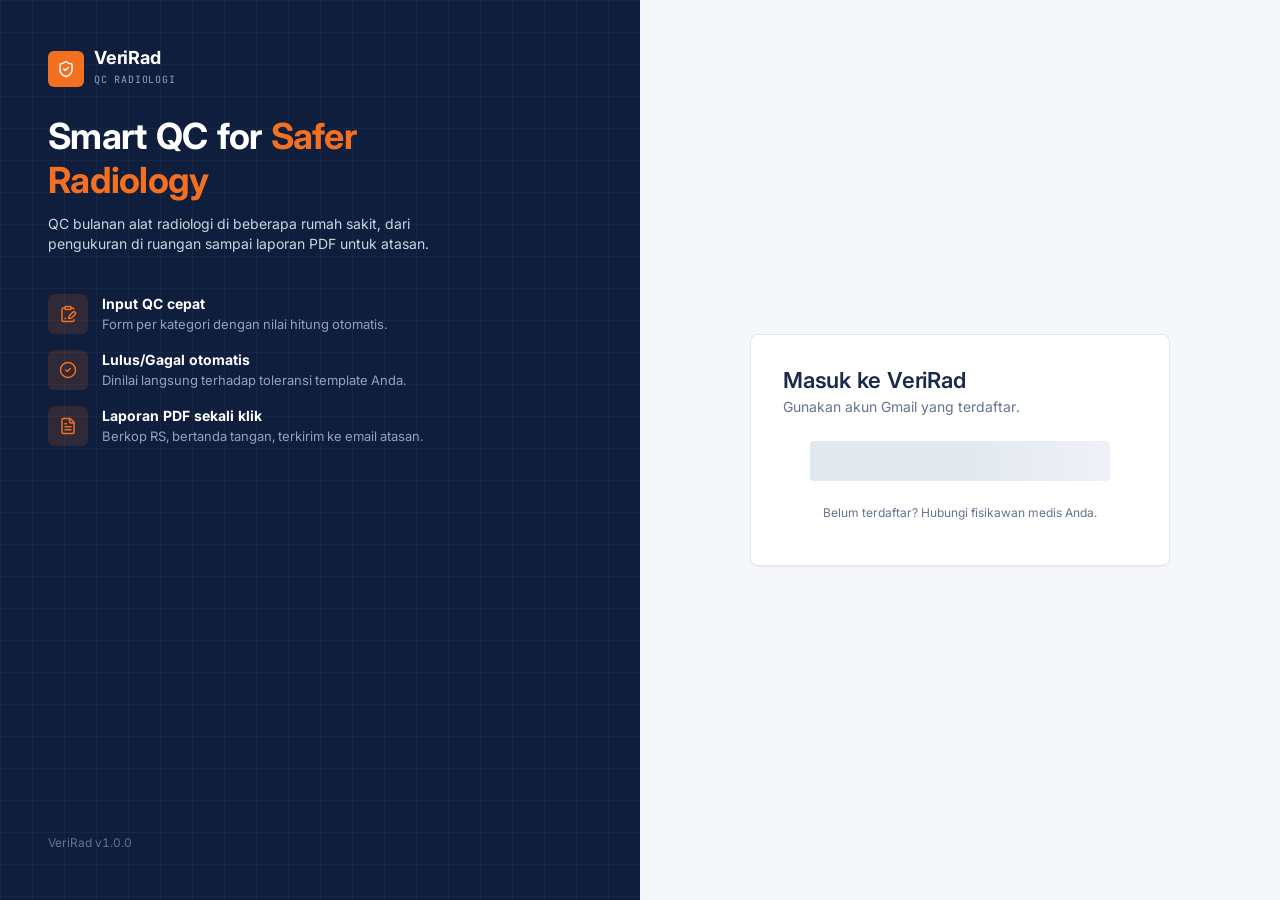
==== index.html @ ed6812bd "Upload pertama VeriRad" ====
<!DOCTYPE html>
<html lang="id">
<head>
  <meta charset="utf-8">
  <meta name="viewport" content="width=device-width, initial-scale=1">
  <title>VeriRad — Smart QC for Safer Radiology</title>
  <meta name="description" content="VeriRad: aplikasi QC bulanan alat radiologi untuk fisikawan medis.">
  <meta name="theme-color" content="#0F1E3D">
  <link rel="icon" href="data:image/svg+xml,%3Csvg xmlns='http://www.w3.org/2000/svg' viewBox='0 0 32 32'%3E%3Crect width='32' height='32' rx='6' fill='%23F37021'/%3E%3Cpath d='M9 16.5l4.5 4.5L23 11' stroke='white' stroke-width='3' fill='none' stroke-linecap='round' stroke-linejoin='round'/%3E%3C/svg%3E">
  <link rel="preconnect" href="https://script.google.com">
  <link rel="preconnect" href="https://script.googleusercontent.com" crossorigin>
  <link rel="preconnect" href="https://fonts.googleapis.com">
  <link rel="preconnect" href="https://fonts.gstatic.com" crossorigin>
  <link rel="stylesheet" href="https://fonts.googleapis.com/css2?family=Inter:wght@400;500;600;700&family=JetBrains+Mono:wght@400;500;600;700&display=swap">
  <link rel="stylesheet" href="css/style.css">
</head>
<body>
  <div id="app"><div class="boot-load">Memuat VeriRad…</div></div>
  <div id="toasts" role="status" aria-live="polite"></div>
  <noscript><p style="padding:24px">VeriRad membutuhkan JavaScript. Aktifkan JavaScript di browser Anda.</p></noscript>

  <script src="js/config.js" defer></script>
  <script src="js/icons.js" defer></script>
  <script src="js/bersama.js" defer></script>
  <script src="js/core.js" defer></script>
  <script src="js/demo.js" defer></script>
  <script src="js/hal-dasbor.js" defer></script>
  <script src="js/hal-input.js" defer></script>
  <script src="js/hal-riwayat.js" defer></script>
  <script src="js/hal-laporan.js" defer></script>
  <script src="js/hal-kelola.js" defer></script>
  <script src="js/hal-template.js" defer></script>
  <script src="js/hal-pengaturan.js" defer></script>
  <script src="js/app.js" defer></script>
</body>
</html>
---- css/style.css ----
/* =====================================================================
 * VeriRad — Clinical Precision & Diagnostic Assurance (DESIGN.md)
 * Navy #0F1E3D · Orange #F37021 · Putih · status klinis hijau/merah
 * ===================================================================== */
:root {
  --navy-900: #0F1E3D; --navy-800: #16284D; --navy-700: #1B2A4A; --navy-500: #4F5E81;
  --orange: #F37021; --orange-hover: #D95F14; --orange-text: #C2410C; --orange-wash: #FFF1E8;
  --canvas: #F5F7FA; --surface: #FFFFFF; --border: #E3E8EF; --border-strong: #CBD5E1;
  --text: #0F172A; --muted: #64748B; --faint: #94A3B8; --head: #F8FAFC;
  --pass-bg: #DCFCE7; --pass: #15803D; --fail-bg: #FEE2E2; --fail: #B91C1C;
  --pend-bg: #F1F5F9; --pend: #475569; --na: #64748B;
  --info-bg: #EFF4FF; --info: #1B2A4A;
  --r-sm: 4px; --r-md: 6px; --r-lg: 8px;
  --sh-1: 0 1px 3px 0 rgba(15, 23, 42, .03), 0 1px 2px -1px rgba(15, 23, 42, .03);
  --sh-2: 0 10px 15px -3px rgba(15, 30, 61, .08), 0 4px 6px -4px rgba(15, 30, 61, .04);
  --sh-3: 0 20px 25px -5px rgba(15, 30, 61, .15), 0 8px 10px -6px rgba(15, 30, 61, .08);
  --sans: 'Inter', system-ui, -apple-system, 'Segoe UI', Roboto, sans-serif;
  --mono: 'JetBrains Mono', ui-monospace, 'SFMono-Regular', Menlo, Consolas, monospace;
  --sidebar: 256px; --topbar: 64px;
}
*, *::before, *::after { box-sizing: border-box; }
html, body { margin: 0; height: 100%; }
body { font-family: var(--sans); font-size: 14px; line-height: 20px; color: var(--text); background: var(--canvas); -webkit-font-smoothing: antialiased; font-feature-settings: 'tnum' 1; }
button, input, select, textarea { font: inherit; color: inherit; }
a { color: var(--orange-text); text-decoration: none; }
a:hover { text-decoration: underline; }
h1, h2, h3, h4 { margin: 0; color: var(--navy-700); }
h1 { font-size: 24px; line-height: 32px; font-weight: 700; letter-spacing: -.015em; }
h2 { font-size: 18px; line-height: 26px; font-weight: 600; letter-spacing: -.01em; }
h3 { font-size: 16px; line-height: 24px; font-weight: 600; }
.mono { font-family: var(--mono); }
.muted { color: var(--muted); }
.small { font-size: 12px; line-height: 18px; }
.hidden { display: none !important; }
.sr-only { position: absolute; width: 1px; height: 1px; overflow: hidden; clip: rect(0 0 0 0); white-space: nowrap; }
svg.i { width: 18px; height: 18px; flex: none; vertical-align: middle; }
:focus-visible { outline: 2px solid var(--orange); outline-offset: 2px; }

/* ---------- Tombol ---------- */
.btn { display: inline-flex; align-items: center; justify-content: center; gap: 8px; height: 38px; padding: 0 14px; border-radius: var(--r-sm);
  border: 1px solid var(--border); background: var(--surface); color: var(--navy-700); font-weight: 600; font-size: 14px; cursor: pointer; white-space: nowrap; transition: background .15s, border-color .15s; }
.btn:hover { background: var(--canvas); border-color: var(--border-strong); text-decoration: none; }
.btn:disabled { opacity: .5; cursor: not-allowed; }
.btn-primary { background: var(--orange); border-color: var(--orange); color: #fff; }
.btn-primary:hover { background: var(--orange-hover); border-color: var(--orange-hover); }
.btn-danger { color: var(--fail); border-color: var(--fail-bg); }
.btn-danger:hover { background: var(--fail-bg); border-color: #FCA5A5; }
.btn-ghost { border-color: transparent; background: transparent; }
.btn-ghost:hover { background: var(--canvas); border-color: transparent; }
.btn-dashed { border-style: dashed; border-color: var(--orange); color: var(--orange-text); background: transparent; }
.btn-dashed:hover { background: var(--orange-wash); }
.btn-sm { height: 30px; padding: 0 10px; font-size: 13px; }
.btn-icon { width: 38px; padding: 0; }
.btn-sm.btn-icon { width: 30px; }
.btn-block { width: 100%; }
.btn-on-dark { background: transparent; color: #fff; border-color: rgba(255, 255, 255, .35); }
.btn-on-dark:hover { background: rgba(255, 255, 255, .08); border-color: #fff; }
.spin { animation: spin 1s linear infinite; }
@keyframes spin { to { transform: rotate(360deg); } }

/* ---------- Form ---------- */
.field { display: flex; flex-direction: column; gap: 6px; min-width: 0; }
.field > label, .lbl { font-size: 12px; line-height: 16px; font-weight: 500; color: var(--muted); }
.field .req { color: var(--fail); }
.input, select.input, textarea.input { height: 38px; width: 100%; padding: 8px 12px; border: 1px solid var(--border); border-radius: var(--r-sm); background: var(--surface); font-size: 14px; }
textarea.input { height: auto; min-height: 96px; resize: vertical; line-height: 20px; }
.input::placeholder { color: var(--faint); }
.input:focus { outline: none; border-color: var(--orange); box-shadow: 0 0 0 1px var(--orange); }
.input[readonly] { background: var(--head); }
.input.is-error { border-color: var(--fail); box-shadow: 0 0 0 1px var(--fail); }
.err-msg { color: var(--fail); font-size: 12px; line-height: 16px; display: flex; gap: 4px; align-items: center; }
.hint { font-size: 12px; color: var(--muted); line-height: 16px; }
.grid-2 { display: grid; grid-template-columns: 1fr 1fr; gap: 16px; }
.grid-3 { display: grid; grid-template-columns: repeat(3, 1fr); gap: 16px; }
.span-2 { grid-column: span 2; }
.check { display: flex; align-items: flex-start; gap: 10px; cursor: pointer; font-size: 14px; }
.check input { width: 16px; height: 16px; margin: 2px 0 0; accent-color: var(--orange); flex: none; }
.measure { display: flex; align-items: stretch; }
.measure .input { border-radius: var(--r-sm) 0 0 var(--r-sm); text-align: right; font-family: var(--mono); }
.measure .unit { display: flex; align-items: center; padding: 0 10px; border: 1px solid var(--border); border-left: 0; border-radius: 0 var(--r-sm) var(--r-sm) 0; background: var(--head);
  font-family: var(--mono); font-size: 12px; color: var(--muted); min-width: 44px; justify-content: center; }
.measure.auto .input { background: var(--info-bg); border-color: #D3E4FE; color: var(--navy-700); font-weight: 600; }
.seg { display: inline-flex; border: 1px solid var(--border); border-radius: var(--r-sm); overflow: hidden; flex-wrap: wrap; }
.seg button { border: 0; background: var(--surface); padding: 8px 12px; cursor: pointer; font-size: 13px; font-weight: 500; border-right: 1px solid var(--border); }
.seg button:last-child { border-right: 0; }
.seg button[aria-pressed="true"] { background: var(--navy-700); color: #fff; }
.switch { position: relative; display: inline-flex; align-items: center; gap: 8px; cursor: pointer; font-size: 12px; color: var(--muted); user-select: none; }
.switch input { position: absolute; opacity: 0; }
.switch .trk { width: 32px; height: 18px; border-radius: 9px; background: var(--border-strong); position: relative; transition: background .15s; flex: none; }
.switch .trk::after { content: ''; position: absolute; top: 2px; left: 2px; width: 14px; height: 14px; border-radius: 50%; background: #fff; transition: left .15s; }
.switch input:checked + .trk { background: var(--orange); }
.switch input:checked + .trk::after { left: 16px; }
.switch input:focus-visible + .trk { outline: 2px solid var(--orange); outline-offset: 2px; }

/* ---------- Badge status ---------- */
.badge { display: inline-flex; align-items: center; gap: 4px; padding: 2px 8px; border-radius: 9999px; font-family: var(--mono); font-size: 11px; line-height: 16px; font-weight: 600;
  letter-spacing: .02em; text-transform: uppercase; white-space: nowrap; border: 1px solid transparent; }
.badge::before { font-size: 8px; }
.b-lulus { background: var(--pass-bg); color: var(--pass); }
.b-lulus::before { content: '●'; }
.b-gagal { background: var(--fail-bg); color: var(--fail); }
.b-gagal::before { content: '■'; }
.b-belum { background: var(--pend-bg); color: var(--pend); border: 1px dashed #94A3B8; }
.b-belum::before { content: '○'; }
.b-na { background: transparent; color: var(--na); border: 1px dotted var(--border-strong); }
.b-na::before { content: '◇'; }
.b-draf { background: var(--orange-wash); color: var(--orange-text); }
.b-draf::before { content: '✎'; }
.b-info { background: var(--info-bg); color: var(--info); }
.b-info::before { content: ''; }
.b-none { color: var(--faint); font-family: var(--mono); font-size: 12px; }
.tag { display: inline-flex; align-items: center; padding: 1px 8px; border-radius: var(--r-sm); background: var(--navy-700); color: #fff; font-family: var(--mono); font-size: 12px; font-weight: 600; }
.tag-soft { background: var(--canvas); color: var(--navy-700); border: 1px solid var(--border); }
.chip { display: inline-flex; align-items: center; gap: 6px; height: 30px; padding: 0 12px; border-radius: 9999px; border: 1px solid var(--border); background: var(--surface);
  font-size: 13px; font-weight: 500; cursor: pointer; color: var(--navy-700); }
.chip[aria-pressed="true"] { background: var(--orange); border-color: var(--orange); color: #fff; }
.chip .n { font-family: var(--mono); font-size: 11px; opacity: .8; }

/* ---------- Kartu ---------- */
.card { background: var(--surface); border: 1px solid var(--border); border-radius: var(--r-lg); box-shadow: var(--sh-1); }
.card-h { display: flex; align-items: center; justify-content: space-between; gap: 12px; padding: 16px 20px; border-bottom: 1px solid var(--border); flex-wrap: wrap; }
.card-h h2, .card-h h3 { display: flex; align-items: center; gap: 8px; }
.card-b { padding: 20px; }
.card-f { padding: 12px 20px; border-top: 1px solid var(--border); display: flex; gap: 8px; justify-content: flex-end; flex-wrap: wrap; }
.card-dark { background: var(--navy-900); border-color: var(--navy-900); color: #fff; }
.card-dark h2, .card-dark h3 { color: #fff; }
.card-dark .muted { color: #94A3B8; }
.kpi { padding: 16px; display: flex; flex-direction: column; gap: 6px; position: relative; }
.kpi .ico { position: absolute; top: 16px; right: 16px; width: 36px; height: 36px; border-radius: var(--r-md); background: var(--orange-wash); color: var(--orange); display: grid; place-items: center; }
.kpi .lbl { font-size: 12px; font-weight: 500; color: var(--muted); text-transform: uppercase; letter-spacing: .04em; }
.kpi .val { font-family: var(--mono); font-size: 28px; line-height: 36px; font-weight: 700; color: var(--navy-700); letter-spacing: -.03em; }
.kpi .val small { font-size: 16px; color: var(--muted); font-weight: 500; }
.kpi .sub { font-size: 12px; color: var(--muted); display: flex; align-items: center; gap: 6px; }
.kpi.is-fail { border-top: 3px solid var(--fail); }
.kpi.is-fail .ico { background: var(--fail-bg); color: var(--fail); }
.kpi.is-fail .val { color: var(--fail); }
.banner { display: flex; align-items: center; gap: 12px; padding: 12px 16px; border-radius: var(--r-lg); border: 1px solid var(--border); background: var(--surface); flex-wrap: wrap; }
.banner .t { flex: 1; min-width: 200px; }
.banner-dark { background: var(--navy-900); border-color: var(--navy-900); color: #fff; }
.banner-dark .muted { color: #94A3B8; }
.banner-warn { background: var(--orange-wash); border-color: #FED7AA; }
.banner-fail { background: #FEF2F2; border-color: #FECACA; }
.banner-info { background: var(--info-bg); border-color: #D3E4FE; }
.empty { text-align: center; padding: 40px 20px; color: var(--muted); }
.empty svg.art { width: 120px; height: 80px; color: var(--border-strong); margin-bottom: 12px; }
.empty h3 { margin-bottom: 4px; }
.empty p { margin: 0 0 16px; }

/* ---------- Tabel ---------- */
.tbl-wrap { overflow-x: auto; -webkit-overflow-scrolling: touch; }
table.tbl { width: 100%; border-collapse: collapse; }
.tbl th { background: var(--head); border-bottom: 1px solid var(--border); text-align: left; font-size: 12px; font-weight: 600; color: var(--muted); text-transform: uppercase;
  letter-spacing: .05em; padding: 10px 12px; white-space: nowrap; }
.tbl td { border-bottom: 1px solid var(--border); padding: 10px 12px; vertical-align: middle; font-size: 14px; }
.tbl td.num, .tbl td.m { font-family: var(--mono); font-size: 13px; }
.tbl td.num { text-align: right; }
.tbl td.c, .tbl th.c { text-align: center; }
.tbl tbody tr { transition: background .15s ease-in-out; }
.tbl tbody tr:hover { background: var(--head); }
.tbl tr.is-fail td:first-child { box-shadow: inset 3px 0 0 var(--fail); }
.tbl tr.is-fail { background: #FFFBFB; }
.tbl tr.is-sel { background: var(--orange-wash); }
.tbl .sub { display: block; font-size: 12px; color: var(--muted); line-height: 16px; }
.tbl-foot { display: flex; justify-content: space-between; align-items: center; padding: 10px 16px; color: var(--muted); font-size: 12px; gap: 8px; flex-wrap: wrap; }

/* ---------- Layout aplikasi ---------- */
#app { min-height: 100%; }
.shell { display: grid; grid-template-columns: var(--sidebar) 1fr; min-height: 100vh; }
.sidebar { background: var(--navy-900); color: #fff; display: flex; flex-direction: column; position: sticky; top: 0; height: 100vh; overflow-y: auto; z-index: 40; }
.brand { display: flex; align-items: center; gap: 10px; padding: 18px 20px; border-bottom: 1px solid rgba(255, 255, 255, .08); }
.brand .logo { width: 36px; height: 36px; border-radius: var(--r-md); background: var(--orange); display: grid; place-items: center; color: #fff; }
.brand b { font-size: 18px; letter-spacing: -.01em; display: block; line-height: 20px; }
.brand span { font-size: 10px; color: #94A3B8; letter-spacing: .08em; text-transform: uppercase; font-family: var(--mono); }
.nav { padding: 12px 10px; display: flex; flex-direction: column; gap: 2px; flex: 1; }
.nav .grp { font-family: var(--mono); font-size: 10px; letter-spacing: .1em; color: #64748B; padding: 12px 14px 6px; text-transform: uppercase; }
.nav a { display: flex; align-items: center; gap: 12px; padding: 10px 14px; border-radius: var(--r-sm); color: #94A3B8; font-weight: 500; text-decoration: none; position: relative; }
.nav a:hover { background: rgba(255, 255, 255, .05); color: #fff; }
.nav a[aria-current="page"] { background: rgba(243, 112, 33, .12); color: #fff; }
.nav a[aria-current="page"]::before { content: ''; position: absolute; left: 0; top: 6px; bottom: 6px; width: 3px; border-radius: 2px; background: var(--orange); }
.nav a[aria-current="page"] svg { color: var(--orange); }
.nav .cnt { margin-left: auto; min-width: 20px; height: 20px; border-radius: 10px; background: var(--orange); color: #fff; font-family: var(--mono); font-size: 11px; display: grid; place-items: center; padding: 0 6px; }
.side-foot { padding: 12px; border-top: 1px solid rgba(255, 255, 255, .08); }
.side-card { border: 1px solid rgba(255, 255, 255, .1); border-radius: var(--r-lg); padding: 12px; font-size: 12px; color: #CBD5E1; background: var(--navy-800); margin-bottom: 10px; }
.side-card b { color: #fff; display: flex; align-items: center; gap: 6px; font-size: 12px; margin-bottom: 4px; }
.user-box { display: flex; align-items: center; gap: 10px; padding: 8px; border-radius: var(--r-lg); }
.avatar { width: 36px; height: 36px; border-radius: 50%; background: var(--orange); color: #fff; display: grid; place-items: center; font-weight: 700; font-size: 13px; flex: none; overflow: hidden; }
.avatar img { width: 100%; height: 100%; object-fit: cover; }
.user-box .nm { font-weight: 600; font-size: 13px; color: #fff; line-height: 16px; overflow: hidden; text-overflow: ellipsis; white-space: nowrap; }
.user-box .rl { font-size: 11px; color: #94A3B8; }
.main { min-width: 0; display: flex; flex-direction: column; }
.topbar { height: var(--topbar); background: var(--surface); border-bottom: 1px solid var(--border); display: flex; align-items: center; gap: 12px; padding: 0 24px; position: sticky; top: 0; z-index: 30; }
.topbar .crumb { display: flex; align-items: center; gap: 6px; font-size: 13px; color: var(--muted); min-width: 0; }
.topbar .crumb b { color: var(--navy-700); font-weight: 600; white-space: nowrap; overflow: hidden; text-overflow: ellipsis; }
.topbar .sp { flex: 1; }
.topbar select.input { width: auto; height: 34px; font-size: 13px; padding: 4px 10px; }
.pill { display: inline-flex; align-items: center; gap: 6px; height: 30px; padding: 0 12px; border-radius: 9999px; background: var(--canvas); border: 1px solid var(--border); font-size: 12px; color: var(--muted); white-space: nowrap; }
.pill .dot { width: 8px; height: 8px; border-radius: 50%; background: var(--pass); }
.pill.off .dot { background: var(--fail); }
.pill.wait .dot { background: var(--orange); }
.burger { display: none; }
.content { padding: 24px; display: flex; flex-direction: column; gap: 20px; max-width: 1480px; width: 100%; }
.page-h { display: flex; align-items: flex-end; justify-content: space-between; gap: 16px; flex-wrap: wrap; }
.page-h p { margin: 4px 0 0; color: var(--muted); }
.page-h .act { display: flex; gap: 8px; flex-wrap: wrap; }
.row { display: grid; gap: 20px; }
.r-kpi { grid-template-columns: repeat(4, minmax(0, 1fr)); }
.r-2-1 { grid-template-columns: minmax(0, 2fr) minmax(0, 1fr); }
.r-1-2 { grid-template-columns: minmax(280px, 1fr) minmax(0, 2fr); }
.r-1-1 { grid-template-columns: minmax(0, 1fr) minmax(0, 1fr); }
.r-3 { grid-template-columns: minmax(0, 1.6fr) minmax(0, 1fr) minmax(0, 1fr); }
.stack { display: flex; flex-direction: column; gap: 16px; }
.hstack { display: flex; align-items: center; gap: 8px; flex-wrap: wrap; }
.between { justify-content: space-between; }
.filters { display: flex; gap: 10px; flex-wrap: wrap; align-items: flex-end; }
.filters .field { min-width: 160px; }
.list { display: flex; flex-direction: column; }
.list-item { display: flex; gap: 12px; padding: 12px 20px; border-bottom: 1px solid var(--border); align-items: flex-start; }
.list-item:last-child { border-bottom: 0; }
.list-item .grow { flex: 1; min-width: 0; }
.list-item .tm { font-family: var(--mono); font-size: 11px; color: var(--muted); white-space: nowrap; }
.legend { display: flex; flex-direction: column; gap: 8px; }
.legend .li { display: flex; align-items: center; gap: 10px; font-size: 13px; }
.legend .sw { width: 10px; height: 10px; border-radius: 2px; flex: none; }
.legend .li b { margin-left: auto; font-family: var(--mono); }
.progress { height: 6px; border-radius: 3px; background: rgba(255, 255, 255, .15); overflow: hidden; }
.progress > i { display: block; height: 100%; background: var(--orange); border-radius: 3px; }
.progress.light { background: var(--border); }
.strip { display: grid; grid-template-columns: repeat(4, 1fr); }
.strip > div { display: flex; gap: 12px; padding: 16px 20px; border-right: 1px solid var(--border); }
.strip > div:last-child { border-right: 0; }
.strip .ico { width: 40px; height: 40px; border-radius: var(--r-md); border: 1px solid var(--border); display: grid; place-items: center; color: var(--orange); flex: none; }
.strip b { display: block; font-size: 13px; color: var(--navy-700); }
.strip span { font-size: 12px; color: var(--muted); line-height: 16px; }

/* ---------- Input QC ---------- */
.stepper { display: flex; gap: 8px; flex-wrap: wrap; }
.stepper .st { display: flex; align-items: center; gap: 10px; padding: 8px 14px; border-radius: var(--r-sm); border: 1px solid var(--border); background: var(--surface); font-size: 13px; color: var(--muted); }
.stepper .st b { width: 22px; height: 22px; border-radius: 50%; display: grid; place-items: center; background: var(--canvas); font-family: var(--mono); font-size: 11px; color: var(--muted); }
.stepper .st.on { border-color: var(--navy-700); background: var(--navy-700); color: #fff; }
.stepper .st.on b { background: var(--orange); color: #fff; }
.stepper .st.done b { background: var(--pass); color: #fff; }
.rs-cards { display: grid; grid-template-columns: repeat(auto-fill, minmax(240px, 1fr)); gap: 12px; }
.rs-card { text-align: left; padding: 14px 16px; border: 1px solid var(--border); border-radius: var(--r-lg); background: var(--surface); cursor: pointer; display: flex; flex-direction: column; gap: 8px; }
.rs-card:hover { border-color: var(--border-strong); }
.rs-card[aria-pressed="true"] { border: 2px solid var(--orange); padding: 13px 15px; box-shadow: var(--sh-2); }
.rs-card .nm { font-weight: 600; color: var(--navy-700); }
.dev-grid { display: grid; grid-template-columns: repeat(auto-fill, minmax(290px, 1fr)); gap: 16px; }
.dev { display: flex; flex-direction: column; }
.dev .hd { display: flex; align-items: center; gap: 8px; padding: 14px 16px 0; flex-wrap: wrap; }
.dev .hd .sp { flex: 1; }
.dev .bd { padding: 10px 16px 14px; flex: 1; }
.dev .bd h3 { margin-bottom: 2px; }
.kv { display: grid; grid-template-columns: auto 1fr; gap: 4px 12px; margin-top: 10px; padding: 10px 12px; background: var(--head); border: 1px solid var(--border); border-radius: var(--r-sm); font-size: 12px; }
.kv dt { color: var(--muted); }
.kv dd { margin: 0; text-align: right; font-family: var(--mono); color: var(--text); overflow: hidden; text-overflow: ellipsis; white-space: nowrap; }
.dev .ft { display: flex; justify-content: space-between; align-items: center; gap: 8px; padding: 10px 16px; border-top: 1px solid var(--border); background: var(--head); border-radius: 0 0 var(--r-lg) var(--r-lg); }
.dev.is-draft { border: 2px solid var(--orange); }
.dev.is-fail { border-top: 3px solid var(--fail); }
.dev.add { border: 1px dashed var(--border-strong); background: transparent; box-shadow: none; align-items: center; justify-content: center; text-align: center; padding: 24px; gap: 8px; color: var(--muted); min-height: 220px; }
.cats { display: flex; gap: 4px; margin-top: 8px; }
.cats i { font-style: normal; font-family: var(--mono); font-size: 10px; width: 22px; height: 22px; border-radius: 4px; display: grid; place-items: center; background: var(--pend-bg); color: var(--pend); }
.cats i.lulus { background: var(--pass-bg); color: var(--pass); }
.cats i.gagal { background: var(--fail-bg); color: var(--fail); }
.cats i.na { background: transparent; border: 1px dotted var(--border-strong); color: var(--na); }
.cats i.none { opacity: .35; }
.qc-head { display: flex; flex-wrap: wrap; gap: 16px; justify-content: space-between; }
.meta { display: grid; grid-template-columns: repeat(auto-fit, minmax(140px, 1fr)); gap: 8px; flex: 1; min-width: 280px; }
.meta > div { padding: 8px 12px; border: 1px solid var(--border); border-radius: var(--r-sm); background: var(--head); min-width: 0; }
.meta .k { font-size: 10px; text-transform: uppercase; letter-spacing: .06em; color: var(--muted); font-family: var(--mono); }
.meta .v { font-weight: 600; font-size: 13px; overflow: hidden; text-overflow: ellipsis; white-space: nowrap; }
.tabs { display: flex; gap: 4px; border-bottom: 1px solid var(--border); overflow-x: auto; scrollbar-width: none; }
.tabs::-webkit-scrollbar { display: none; }
.tabs button { border: 0; background: transparent; padding: 12px 14px; cursor: pointer; display: flex; align-items: center; gap: 8px; color: var(--muted); font-weight: 500;
  border-bottom: 3px solid transparent; margin-bottom: -1px; white-space: nowrap; font-size: 14px; }
.tabs button:hover { color: var(--navy-700); }
.tabs button[aria-selected="true"] { color: var(--navy-700); font-weight: 600; border-bottom-color: var(--orange); }
.tabs .cnt { font-family: var(--mono); font-size: 11px; padding: 1px 6px; border-radius: 9999px; background: var(--canvas); color: var(--muted); }
.tabs .cnt.ok { background: var(--pass-bg); color: var(--pass); }
.tabs .cnt.bad { background: var(--fail-bg); color: var(--fail); }
.qc-layout { display: grid; grid-template-columns: minmax(0, 1fr) 320px; gap: 20px; align-items: start; }
.qc-side { position: sticky; top: calc(var(--topbar) + 16px); display: flex; flex-direction: column; gap: 16px; }
.grp-card .card-h { padding: 12px 16px; background: var(--head); border-radius: var(--r-lg) var(--r-lg) 0 0; }
.grp-card .card-h h3 { font-size: 14px; }
.prm { display: grid; grid-template-columns: minmax(0, 1.4fr) minmax(170px, 1fr) minmax(110px, auto) auto; gap: 12px; align-items: center; padding: 12px 16px; border-bottom: 1px solid var(--border); }
.prm:last-child { border-bottom: 0; }
.prm.is-data { background: #FCFDFE; }
.prm.is-data .nm { font-weight: 500; }
.prm .nm { font-weight: 600; font-size: 14px; color: var(--text); }
.prm .cd { font-family: var(--mono); font-size: 11px; color: var(--faint); }
.prm .tol { font-family: var(--mono); font-size: 12px; color: var(--muted); }
.prm .ket { font-size: 12px; color: var(--orange-text); margin-top: 2px; line-height: 16px; }
.prm .ctl { min-width: 0; }
.prm .st { display: flex; flex-direction: column; align-items: flex-end; gap: 4px; }
.prm .na-row { grid-column: 1 / -1; display: flex; gap: 8px; align-items: center; }
.prm.is-gagal { background: #FFFBFB; box-shadow: inset 3px 0 0 var(--fail); }
.prm.is-na { background: #FAFBFC; }
.gauge { position: relative; height: 6px; border-radius: 3px; background: #E2E8F0; margin-top: 6px; }
.gauge .ok { position: absolute; top: 0; bottom: 0; background: var(--pass-bg); border-left: 1px solid #86EFAC; border-right: 1px solid #86EFAC; }
.gauge .pt { position: absolute; top: -4px; width: 4px; height: 14px; border-radius: 2px; background: var(--navy-900); transform: translateX(-2px); }
.gauge .pt.bad { background: var(--fail); }
.sticky-bar { position: sticky; bottom: 0; z-index: 20; background: var(--surface); border: 1px solid var(--border); border-radius: var(--r-lg); box-shadow: var(--sh-2);
  padding: 10px 14px; display: flex; gap: 8px; align-items: center; flex-wrap: wrap; }
.sticky-bar .sp { flex: 1; }
.stat-cells { display: grid; grid-template-columns: repeat(4, 1fr); gap: 12px; }
.stat-cells > div { border: 1px solid var(--border); border-radius: var(--r-md); padding: 12px; background: var(--surface); }
.stat-cells .k { font-size: 11px; color: var(--muted); text-transform: uppercase; letter-spacing: .05em; }
.stat-cells .v { font-family: var(--mono); font-size: 24px; font-weight: 700; color: var(--navy-700); }
.stat-cells .lulus .v { color: var(--pass); }
.stat-cells .gagal .v { color: var(--fail); }
.finding { display: grid; grid-template-columns: 1fr auto auto; gap: 16px; align-items: center; padding: 12px 16px; border: 1px solid #FECACA; background: #FEF2F2; border-radius: var(--r-md); }
.finding .big { font-family: var(--mono); font-size: 20px; font-weight: 700; color: var(--fail); }
.verdict { display: flex; gap: 14px; align-items: center; padding: 16px 20px; }
.verdict .ic { width: 44px; height: 44px; border-radius: var(--r-md); display: grid; place-items: center; flex: none; }
.verdict.ok .ic { background: var(--pass-bg); color: var(--pass); }
.verdict.bad .ic { background: var(--fail-bg); color: var(--fail); }
.verdict.wait .ic { background: var(--pend-bg); color: var(--pend); }
.dropzone { border: 2px dashed var(--border-strong); border-radius: var(--r-lg); background: var(--head); padding: 16px; text-align: center; cursor: pointer; color: var(--muted); font-size: 13px; display: block; }
.dropzone:hover, .dropzone.over { border-color: var(--orange); background: var(--orange-wash); }
.file-row { display: flex; align-items: center; gap: 10px; padding: 8px 10px; border: 1px solid var(--border); border-radius: var(--r-sm); font-size: 12px; }
.file-row .grow { flex: 1; min-width: 0; overflow: hidden; text-overflow: ellipsis; white-space: nowrap; }

/* ---------- Laporan ---------- */
.preview-wrap { background: #E2E8F0; border-radius: var(--r-lg); padding: 16px; display: flex; justify-content: center; min-height: 600px; }
.preview-wrap iframe { width: 100%; max-width: 820px; height: 1000px; border: 0; background: #fff; box-shadow: var(--sh-3); border-radius: 2px; }
.emails { display: flex; flex-wrap: wrap; gap: 6px; padding: 6px; border: 1px solid var(--border); border-radius: var(--r-sm); min-height: 38px; align-items: center; background: #fff; }
.emails:focus-within { border-color: var(--orange); box-shadow: 0 0 0 1px var(--orange); }
.emails .em { display: inline-flex; align-items: center; gap: 4px; padding: 2px 4px 2px 10px; background: var(--info-bg); border-radius: 9999px; font-size: 12px; font-family: var(--mono); }
.emails .em.bad { background: var(--fail-bg); color: var(--fail); }
.emails .em button { border: 0; background: transparent; cursor: pointer; padding: 2px; display: grid; place-items: center; color: var(--muted); }
.emails input { border: 0; outline: 0; flex: 1; min-width: 160px; padding: 4px; font-size: 13px; }
.logo-box { width: 96px; height: 96px; border: 1px solid var(--border); border-radius: var(--r-md); display: grid; place-items: center; background: var(--head); overflow: hidden; flex: none; position: relative; }
.logo-box img { max-width: 100%; max-height: 100%; object-fit: contain; }
.xbox { background: linear-gradient(to top right, transparent calc(50% - .5px), var(--border-strong), transparent calc(50% + .5px)), linear-gradient(to bottom right, transparent calc(50% - .5px), var(--border-strong), transparent calc(50% + .5px)); }
.list-rs { display: flex; flex-direction: column; gap: 10px; }
.list-rs .rs-card { width: 100%; }

/* ---------- Grafik ---------- */
.chart { width: 100%; }
.chart svg { display: block; width: 100%; height: auto; }
.chart text { font-family: var(--mono); font-size: 11px; fill: var(--muted); }
.chart-legend { display: flex; gap: 14px; flex-wrap: wrap; font-size: 12px; color: var(--muted); }
.chart-legend span { display: inline-flex; align-items: center; gap: 6px; }
.chart-legend i { width: 14px; height: 3px; border-radius: 2px; display: inline-block; }
.chart-legend i.dash { background: repeating-linear-gradient(90deg, currentColor 0 4px, transparent 4px 7px) !important; height: 2px; }

/* ---------- Login ---------- */
.login { display: grid; grid-template-columns: 1fr 1fr; min-height: 100vh; }
.login-art { background: var(--navy-900); color: #fff; padding: 48px; display: flex; flex-direction: column; justify-content: space-between; position: relative; overflow: hidden; }
.login-art::after { content: ''; position: absolute; inset: 0; background-image: linear-gradient(rgba(255, 255, 255, .035) 1px, transparent 1px), linear-gradient(90deg, rgba(255, 255, 255, .035) 1px, transparent 1px); background-size: 32px 32px; pointer-events: none; }
.login-art > * { position: relative; z-index: 1; }
.login-art h1 { color: #fff; font-size: 36px; line-height: 44px; letter-spacing: -.02em; margin: 24px 0 12px; max-width: 460px; }
.login-art h1 em { font-style: normal; color: var(--orange); }
.login-art p { color: #CBD5E1; max-width: 440px; margin: 0; }
.feat { display: flex; flex-direction: column; gap: 16px; margin-top: 40px; }
.feat > div { display: flex; gap: 14px; align-items: flex-start; }
.feat .ico { width: 40px; height: 40px; border-radius: var(--r-md); background: rgba(243, 112, 33, .14); color: var(--orange); display: grid; place-items: center; flex: none; }
.feat b { display: block; color: #fff; }
.feat span { font-size: 13px; color: #94A3B8; }
.login-form { display: grid; place-items: center; padding: 32px 20px; background: var(--canvas); }
.login-card { width: 100%; max-width: 420px; padding: 32px; }
.login-card h2 { font-size: 22px; margin-bottom: 4px; }
.gbtn-wrap { min-height: 44px; margin: 24px 0 12px; display: flex; justify-content: center; }
.divider { display: flex; align-items: center; gap: 12px; color: var(--faint); font-size: 12px; margin: 16px 0; }
.divider::before, .divider::after { content: ''; flex: 1; height: 1px; background: var(--border); }

/* ---------- Modal & toast ---------- */
.modal-bg { position: fixed; inset: 0; background: rgba(15, 30, 61, .6); z-index: 100; display: grid; place-items: center; padding: 16px; animation: fade .15s; }
.modal { background: var(--surface); border-radius: var(--r-lg); box-shadow: var(--sh-3); width: 100%; max-width: 560px; max-height: calc(100vh - 32px); display: flex; flex-direction: column; }
.modal.lg { max-width: 860px; }
.modal-h { display: flex; align-items: center; gap: 12px; padding: 16px 20px; border-bottom: 1px solid var(--border); }
.modal-h h2 { flex: 1; font-size: 17px; }
.modal-b { padding: 20px; overflow-y: auto; }
.modal-f { padding: 12px 20px; border-top: 1px solid var(--border); display: flex; justify-content: flex-end; gap: 8px; flex-wrap: wrap; }
@keyframes fade { from { opacity: 0; } }
#toasts { position: fixed; right: 16px; bottom: 16px; z-index: 200; display: flex; flex-direction: column; gap: 8px; max-width: min(420px, calc(100vw - 32px)); }
.toast { background: var(--surface); border: 1px solid var(--border); border-left: 4px solid var(--navy-700); border-radius: var(--r-md); box-shadow: var(--sh-2); padding: 12px 14px;
  display: flex; gap: 10px; align-items: flex-start; font-size: 13px; animation: fade .2s; white-space: pre-line; }
.toast.success { border-left-color: var(--pass); } .toast.success svg { color: var(--pass); }
.toast.error { border-left-color: var(--fail); } .toast.error svg { color: var(--fail); }
.toast.warning { border-left-color: var(--orange); } .toast.warning svg { color: var(--orange); }
.skel { background: linear-gradient(90deg, #E3E8EF 25%, #EEF2F6 50%, #E3E8EF 75%); background-size: 200% 100%; animation: sk 1.2s infinite; border-radius: var(--r-sm); }
@keyframes sk { to { background-position: -200% 0; } }
.boot-load { min-height: 100vh; display: grid; place-items: center; color: var(--muted); }
.demo-ribbon { background: var(--orange); color: #fff; font-size: 12px; text-align: center; padding: 4px 8px; font-weight: 600; }

/* ---------- Responsif ---------- */
@media (max-width: 1200px) {
  .r-3 { grid-template-columns: 1fr 1fr; }
  .r-3 > :first-child { grid-column: span 2; }
  .qc-layout { grid-template-columns: 1fr; }
  .qc-side { position: static; }
}
@media (max-width: 1023px) {
  .shell { grid-template-columns: 1fr; }
  .sidebar { position: fixed; left: 0; top: 0; bottom: 0; width: 272px; transform: translateX(-100%); transition: transform .2s; box-shadow: var(--sh-3); }
  .sidebar.open { transform: none; }
  .burger { display: inline-flex; }
  .scrim { position: fixed; inset: 0; background: rgba(15, 30, 61, .5); z-index: 35; }
  .r-kpi { grid-template-columns: 1fr 1fr; }
  .r-2-1, .r-1-2, .r-1-1 { grid-template-columns: 1fr; }
  .strip { grid-template-columns: 1fr 1fr; }
  .strip > div:nth-child(2) { border-right: 0; }
  .strip > div:nth-child(-n+2) { border-bottom: 1px solid var(--border); }
  .login { grid-template-columns: 1fr; }
  .login-art { padding: 28px 20px; }
  .login-art h1 { font-size: 26px; line-height: 32px; margin-top: 16px; }
  .login-art .feat { display: none; }
}
@media (max-width: 767px) {
  .content { padding: 16px; gap: 16px; }
  .topbar { padding: 0 12px; gap: 8px; }
  .topbar .hide-sm { display: none; }
  h1 { font-size: 20px; line-height: 28px; }
  .r-3 { grid-template-columns: 1fr; }
  .r-3 > :first-child { grid-column: auto; }
  .grid-2, .grid-3 { grid-template-columns: 1fr; }
  .span-2 { grid-column: auto; }
  .kpi .val { font-size: 24px; line-height: 30px; }
  .prm { grid-template-columns: 1fr auto; }
  .prm .ctl { grid-column: 1 / -1; grid-row: 2; }
  .prm .st { grid-row: 1; grid-column: 2; }
  .prm .tolc { grid-column: 1 / -1; }
  .stat-cells { grid-template-columns: 1fr 1fr; }
  .finding { grid-template-columns: 1fr; }
  .card-h, .card-b { padding-left: 16px; padding-right: 16px; }
  .preview-wrap { padding: 8px; min-height: 0; }
  .preview-wrap iframe { height: 640px; }
  .strip { grid-template-columns: 1fr; }
  .strip > div { border-right: 0; border-bottom: 1px solid var(--border); }
  .sticky-bar .btn { flex: 1; }
  .sticky-bar .sp { display: none; }
}
@media print { .sidebar, .topbar, .sticky-bar { display: none !important; } }
.tbl td.alat-col { min-width: 240px; }
.tbl td:last-child, .tbl th:last-child { white-space: nowrap; }
/* cegah tabel lebar mendorong tata letak (anak grid/flex default min-width:auto) */
.content > *, .stack > *, .row > * { min-width: 0; }
@media (max-width: 1023px) { .shell { grid-template-columns: minmax(0, 1fr); } .r-kpi { grid-template-columns: repeat(2, minmax(0, 1fr)); } }
@media (max-width: 767px) { .stepper .st:not(.on) { display: none; } }
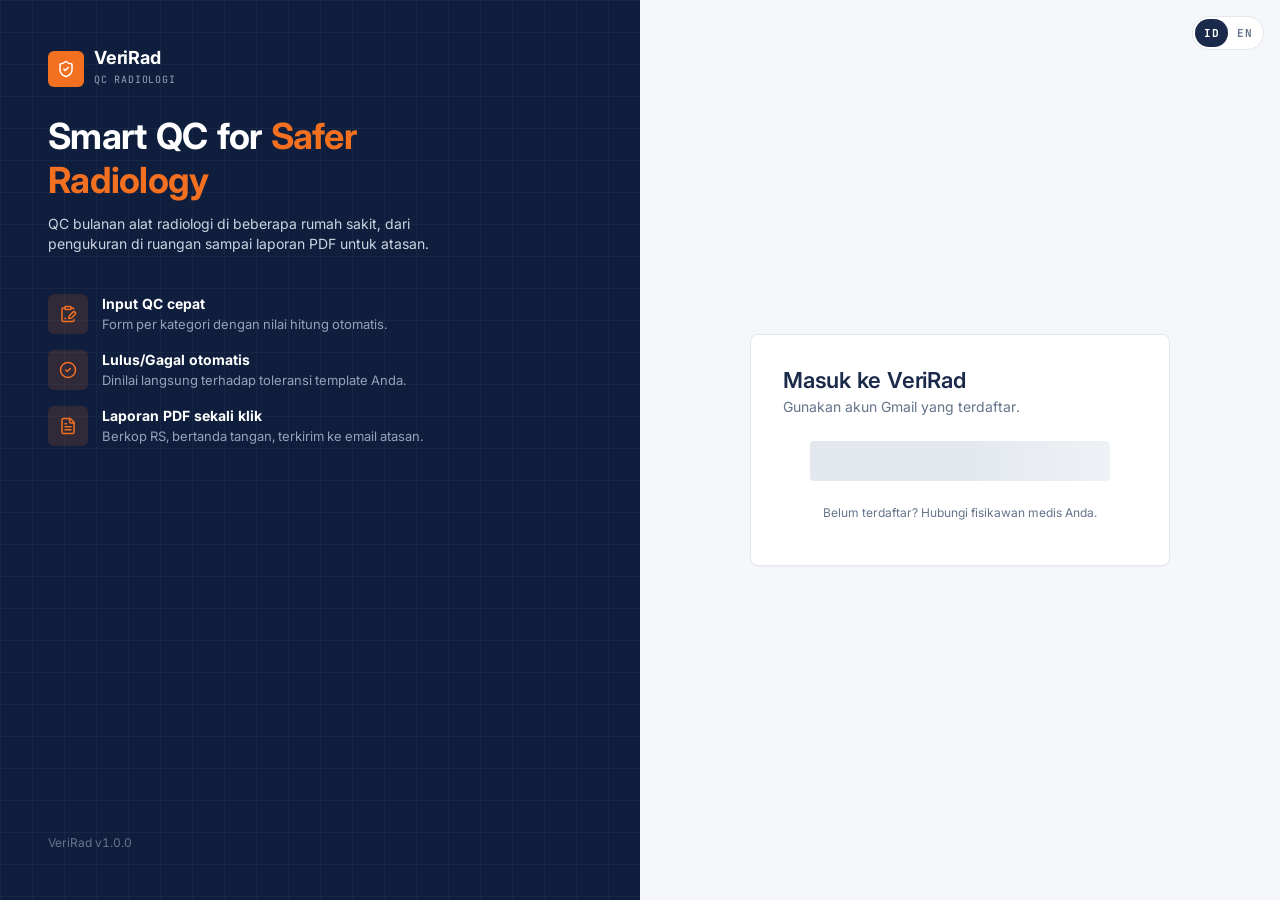
==== commit 99c0cca0: "Revisi Fitur" ====
--- a/index.html
+++ b/index.html
@@ -23,6 +23,8 @@
   <script src="js/icons.js" defer></script>
   <script src="js/bersama.js" defer></script>
   <script src="js/core.js" defer></script>
+  <script src="js/i18n.js" defer></script>
+  <script src="js/i18n-en.js" defer></script>
   <script src="js/demo.js" defer></script>
   <script src="js/hal-dasbor.js" defer></script>
   <script src="js/hal-input.js" defer></script>
--- a/css/style.css
+++ b/css/style.css
@@ -127,7 +127,7 @@
 .card-dark .muted { color: #94A3B8; }
 .kpi { padding: 16px; display: flex; flex-direction: column; gap: 6px; position: relative; }
 .kpi .ico { position: absolute; top: 16px; right: 16px; width: 36px; height: 36px; border-radius: var(--r-md); background: var(--orange-wash); color: var(--orange); display: grid; place-items: center; }
-.kpi .lbl { font-size: 12px; font-weight: 500; color: var(--muted); text-transform: uppercase; letter-spacing: .04em; }
+.kpi .lbl { font-size: 12px; font-weight: 500; color: var(--muted); text-transform: uppercase; letter-spacing: .04em; padding-right: 44px; line-height: 1.35; overflow-wrap: anywhere; }
 .kpi .val { font-family: var(--mono); font-size: 28px; line-height: 36px; font-weight: 700; color: var(--navy-700); letter-spacing: -.03em; }
 .kpi .val small { font-size: 16px; color: var(--muted); font-weight: 500; }
 .kpi .sub { font-size: 12px; color: var(--muted); display: flex; align-items: center; gap: 6px; }
@@ -437,3 +437,84 @@
 .content > *, .stack > *, .row > * { min-width: 0; }
 @media (max-width: 1023px) { .shell { grid-template-columns: minmax(0, 1fr); } .r-kpi { grid-template-columns: repeat(2, minmax(0, 1fr)); } }
 @media (max-width: 767px) { .stepper .st:not(.on) { display: none; } }
+
+/* =====================================================================
+ * Revisi 2 — salin-tempel & drag parameter, responsif berbasis lebar kartu
+ * ===================================================================== */
+.tb-param { display: flex; align-items: center; gap: 8px; flex-wrap: wrap; padding: 10px 16px; border-bottom: 1px solid var(--border); background: var(--head); min-height: 50px; }
+.tb-param .sp { flex: 1; }
+.tb-param .klip { display: inline-flex; align-items: center; gap: 8px; flex-wrap: wrap; font-size: 12px; padding: 4px 4px 4px 10px; border: 1px dashed var(--orange); border-radius: var(--r-md); background: var(--orange-wash); color: var(--orange-text); }
+.tbl-param tbody tr { cursor: default; }
+.tbl-param tr.dragging { opacity: .45; }
+.tbl-param tr.drop-atas td { box-shadow: inset 0 3px 0 var(--orange); }
+.tbl-param tr.drop-bawah td { box-shadow: inset 0 -3px 0 var(--orange); }
+.urut { display: flex; align-items: center; gap: 2px; }
+.urut .grip { cursor: grab; color: var(--faint); display: grid; place-items: center; padding: 4px 2px; border-radius: var(--r-sm); }
+.urut .grip:hover { color: var(--navy-700); background: var(--canvas); }
+.urut .grip:active { cursor: grabbing; }
+.urut .updown { display: flex; flex-direction: column; }
+.urut .updown .btn { width: 22px; height: 16px; padding: 0; border-radius: 3px; }
+.urut .updown .btn svg { width: 14px; height: 14px; }
+.tbl-param input[type="checkbox"] { width: 16px; height: 16px; accent-color: var(--orange); cursor: pointer; }
+
+/* Tombol pilihan kualitatif: tiap opsi punya bingkai sendiri, membungkus rapi di layar sempit */
+.seg { display: flex; flex-wrap: wrap; gap: 6px; border: 0; border-radius: 0; overflow: visible; }
+.seg button { flex: 1 1 auto; min-width: 0; min-height: 36px; padding: 6px 12px; border: 1px solid var(--border); border-radius: var(--r-sm); background: var(--surface);
+  font-size: 13px; line-height: 18px; white-space: normal; text-align: center; transition: background .15s, border-color .15s; }
+.seg button:last-child { border-right: 1px solid var(--border); }
+.seg button:hover:not(:disabled) { border-color: var(--border-strong); background: var(--canvas); }
+.seg button[aria-pressed="true"] { background: var(--navy-700); border-color: var(--navy-700); color: #fff; }
+.seg button:disabled { opacity: .5; cursor: not-allowed; }
+
+/* Baris parameter menyesuaikan LEBAR KARTU (container query), bukan lebar layar:
+   aman di zoom 100–150%, laptop 1366 px, sidebar terbuka, maupun HP. */
+.grp-card { container-type: inline-size; container-name: grp; }
+.prm { grid-template-columns: minmax(0, 1.3fr) minmax(0, 1.4fr) minmax(96px, .8fr) minmax(76px, auto); }
+.prm .st { min-width: 0; }
+.prm .st .badge { max-width: 100%; }
+@container grp (max-width: 760px) {
+  .prm { grid-template-columns: minmax(0, 1fr) auto; row-gap: 8px; }
+  .prm > div:first-child { grid-column: 1; grid-row: 1; }
+  .prm .st { grid-column: 2; grid-row: 1; align-self: start; }
+  .prm .ctl { grid-column: 1 / -1; grid-row: 2; }
+  .prm .tolc { grid-column: 1 / -1; grid-row: 3; display: flex; align-items: center; gap: 12px; }
+  .prm .tolc .gauge { flex: 1; margin-top: 0; max-width: 240px; }
+  .prm .tolc [data-gauge] { flex: 1; }
+  .prm .na-row { grid-row: 4; }
+}
+@container grp (max-width: 420px) { .prm { padding: 12px; } .seg button { flex-basis: 100%; } }
+
+/* Grid utama lebih cepat menumpuk di layar laptop sempit / zoom besar */
+@media (max-width: 1279px) { .r-1-2 { grid-template-columns: minmax(0, 1fr); } .r-1-2 .list-rs { display: grid; grid-template-columns: repeat(auto-fill, minmax(240px, 1fr)); } }
+.stat-cells { grid-template-columns: repeat(auto-fit, minmax(110px, 1fr)); }
+.topbar .crumb { flex: 1 1 auto; overflow: hidden; }
+.topbar .sp { flex: 0 0 auto; }
+@media (max-width: 1100px) { .topbar #pill-sync { display: none; } }
+.page-h > div:first-child { min-width: 0; flex: 1 1 320px; }
+.card-h > * { min-width: 0; }
+.kpi .sub { overflow: hidden; text-overflow: ellipsis; white-space: nowrap; display: block; }
+.qc-head h1 { overflow-wrap: anywhere; }
+.modal .grid-3 { grid-template-columns: repeat(auto-fit, minmax(200px, 1fr)); }
+.modal .grid-3 .span-2 { grid-column: span 2; }
+@media (max-width: 560px) { .modal .grid-3 .span-2 { grid-column: auto; } }
+.preview-wrap iframe { min-width: 0; }
+
+/* Grafik linearitas */
+.lin-card .card-b { display: flex; flex-direction: column; gap: 14px; }
+.lin-card .chart { max-width: 760px; width: 100%; margin: 0 auto; }
+.lin-stat { display: grid; grid-template-columns: repeat(auto-fit, minmax(120px, 1fr)); gap: 8px; }
+.lin-stat > div { border: 1px solid var(--border); border-radius: var(--r-md); padding: 8px 10px; }
+.lin-stat .k { font-size: 11px; color: var(--muted); text-transform: uppercase; letter-spacing: .04em; }
+.lin-stat .v { font-family: var(--mono); font-weight: 700; color: var(--navy-700); font-size: 16px; }
+
+/* Template: daftar jenis alat di atas (kartu berjejer), tabel parameter selebar penuh */
+.tpl-list { display: grid; grid-template-columns: repeat(auto-fill, minmax(220px, 1fr)); gap: 10px; }
+.tbl-param td:nth-child(3) { min-width: 220px; }
+
+/* Pemilih bahasa */
+.lang-switch { display: inline-flex; border: 1px solid var(--border); border-radius: 9999px; padding: 2px; background: var(--canvas); flex: none; }
+.lang-switch button { border: 0; background: transparent; font-family: var(--mono); font-size: 11px; font-weight: 700; padding: 4px 9px; border-radius: 9999px; cursor: pointer; color: var(--muted); letter-spacing: .04em; }
+.lang-switch button[aria-pressed="true"] { background: var(--navy-700); color: #fff; }
+.login-form { position: relative; }
+.login-lang { position: absolute; top: 16px; right: 16px; background: #fff; }
+@media (max-width: 480px) { .kpi .ico { width: 30px; height: 30px; top: 12px; right: 12px; } .kpi .lbl { padding-right: 36px; font-size: 11px; letter-spacing: .02em; } }
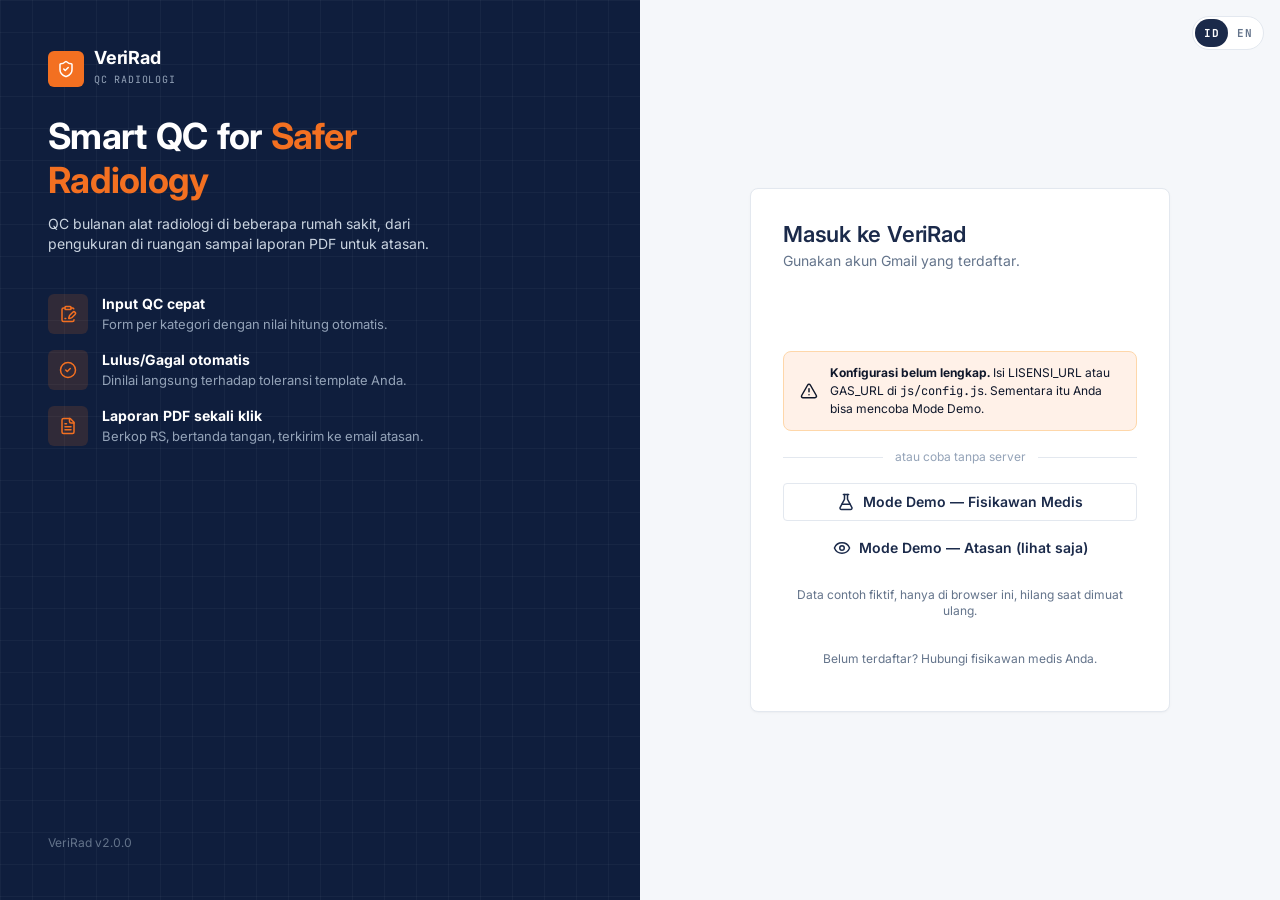
==== commit 410401f8: "v2.0 langganan" ====
--- a/index.html
+++ b/index.html
@@ -6,6 +6,13 @@
   <title>VeriRad — Smart QC for Safer Radiology</title>
   <meta name="description" content="VeriRad: aplikasi QC bulanan alat radiologi untuk fisikawan medis.">
   <meta name="theme-color" content="#0F1E3D">
+  <link rel="manifest" href="manifest.webmanifest">
+  <meta name="mobile-web-app-capable" content="yes">
+  <meta name="apple-mobile-web-app-capable" content="yes">
+  <meta name="apple-mobile-web-app-title" content="VeriRad">
+  <meta name="apple-mobile-web-app-status-bar-style" content="default">
+  <link rel="apple-touch-icon" href="icons/apple-touch-icon.png">
+  <link rel="icon" type="image/png" sizes="32x32" href="icons/favicon-32.png">
   <link rel="icon" href="data:image/svg+xml,%3Csvg xmlns='http://www.w3.org/2000/svg' viewBox='0 0 32 32'%3E%3Crect width='32' height='32' rx='6' fill='%23F37021'/%3E%3Cpath d='M9 16.5l4.5 4.5L23 11' stroke='white' stroke-width='3' fill='none' stroke-linecap='round' stroke-linejoin='round'/%3E%3C/svg%3E">
   <link rel="preconnect" href="https://script.google.com">
   <link rel="preconnect" href="https://script.googleusercontent.com" crossorigin>
@@ -23,6 +30,8 @@
   <script src="js/icons.js" defer></script>
   <script src="js/bersama.js" defer></script>
   <script src="js/core.js" defer></script>
+  <script src="js/editor-foto.js" defer></script>
+  <script src="js/pwa.js" defer></script>
   <script src="js/i18n.js" defer></script>
   <script src="js/i18n-en.js" defer></script>
   <script src="js/demo.js" defer></script>
@@ -33,6 +42,7 @@
   <script src="js/hal-kelola.js" defer></script>
   <script src="js/hal-template.js" defer></script>
   <script src="js/hal-pengaturan.js" defer></script>
+  <script src="js/lisensi.js" defer></script>
   <script src="js/app.js" defer></script>
 </body>
 </html>
--- a/css/style.css
+++ b/css/style.css
@@ -166,12 +166,13 @@
 /* ---------- Layout aplikasi ---------- */
 #app { min-height: 100%; }
 .shell { display: grid; grid-template-columns: var(--sidebar) 1fr; min-height: 100vh; }
-.sidebar { background: var(--navy-900); color: #fff; display: flex; flex-direction: column; position: sticky; top: 0; height: 100vh; overflow-y: auto; z-index: 40; }
+.sidebar { background: var(--navy-900); color: #fff; display: flex; flex-direction: column; position: sticky; top: 0; height: 100vh; height: 100dvh; overflow: hidden; z-index: 40; }
 .brand { display: flex; align-items: center; gap: 10px; padding: 18px 20px; border-bottom: 1px solid rgba(255, 255, 255, .08); }
 .brand .logo { width: 36px; height: 36px; border-radius: var(--r-md); background: var(--orange); display: grid; place-items: center; color: #fff; }
 .brand b { font-size: 18px; letter-spacing: -.01em; display: block; line-height: 20px; }
 .brand span { font-size: 10px; color: #94A3B8; letter-spacing: .08em; text-transform: uppercase; font-family: var(--mono); }
-.nav { padding: 12px 10px; display: flex; flex-direction: column; gap: 2px; flex: 1; }
+.nav { padding: 12px 10px; display: flex; flex-direction: column; gap: 2px; flex: 1 1 auto; min-height: 0; overflow-y: auto; overscroll-behavior: contain; scrollbar-width: thin; scrollbar-color: rgba(255,255,255,.15) transparent; }
+.brand, .side-foot { flex: none; }
 .nav .grp { font-family: var(--mono); font-size: 10px; letter-spacing: .1em; color: #64748B; padding: 12px 14px 6px; text-transform: uppercase; }
 .nav a { display: flex; align-items: center; gap: 12px; padding: 10px 14px; border-radius: var(--r-sm); color: #94A3B8; font-weight: 500; text-decoration: none; position: relative; }
 .nav a:hover { background: rgba(255, 255, 255, .05); color: #fff; }
@@ -392,7 +393,7 @@
 }
 @media (max-width: 1023px) {
   .shell { grid-template-columns: 1fr; }
-  .sidebar { position: fixed; left: 0; top: 0; bottom: 0; width: 272px; transform: translateX(-100%); transition: transform .2s; box-shadow: var(--sh-3); }
+  .sidebar { position: fixed; left: 0; top: 0; bottom: 0; height: auto; max-height: 100dvh; width: 272px; transform: translateX(-100%); transition: transform .2s; box-shadow: var(--sh-3); }
   .sidebar.open { transform: none; }
   .burger { display: inline-flex; }
   .scrim { position: fixed; inset: 0; background: rgba(15, 30, 61, .5); z-index: 35; }
@@ -463,7 +464,7 @@
   font-size: 13px; line-height: 18px; white-space: normal; text-align: center; transition: background .15s, border-color .15s; }
 .seg button:last-child { border-right: 1px solid var(--border); }
 .seg button:hover:not(:disabled) { border-color: var(--border-strong); background: var(--canvas); }
-.seg button[aria-pressed="true"] { background: var(--navy-700); border-color: var(--navy-700); color: #fff; }
+.seg button[aria-pressed="true"], .seg button[aria-pressed="true"]:hover:not(:disabled) { background: var(--navy-700); border-color: var(--navy-700); color: #fff; }
 .seg button:disabled { opacity: .5; cursor: not-allowed; }
 
 /* Baris parameter menyesuaikan LEBAR KARTU (container query), bukan lebar layar:
@@ -518,3 +519,167 @@
 .login-form { position: relative; }
 .login-lang { position: absolute; top: 16px; right: 16px; background: #fff; }
 @media (max-width: 480px) { .kpi .ico { width: 30px; height: 30px; top: 12px; right: 12px; } .kpi .lbl { padding-right: 36px; font-size: 11px; letter-spacing: .02em; } }
+
+/* ---------- Revisi 3: blok akun & keluar selalu terlihat tanpa scroll ---------- */
+.side-foot { padding-bottom: max(12px, env(safe-area-inset-bottom)); background: var(--navy-900); }
+@media (max-height: 820px) { .side-card { display: none; } .brand { padding: 14px 20px; } .nav a { padding: 9px 14px; } }
+@media (max-height: 560px) { .nav a { padding: 7px 14px; } .nav .grp { padding: 8px 14px 4px; } }
+@media (min-width: 1024px) {
+  .is-demo .demo-ribbon { position: sticky; top: 0; z-index: 45; height: 24px; line-height: 16px; white-space: nowrap; overflow: hidden; text-overflow: ellipsis; }
+  .is-demo .sidebar { top: 24px; height: calc(100vh - 24px); height: calc(100dvh - 24px); }
+  .is-demo .topbar { top: 24px; }
+}
+.banner-danger { background: #FEF2F2; border-color: #FECACA; color: #991B1B; }
+.banner-danger svg { color: var(--fail); }
+.btn-danger-ghost { color: var(--fail) !important; }
+.btn-danger-ghost:hover:not(:disabled) { background: #FEF2F2 !important; }
+.hapus-list { margin: 0; padding-left: 20px; font-size: 13px; line-height: 1.5; display: flex; flex-direction: column; gap: 4px; }
+.modal-f .btn-danger:not(:disabled) { background: var(--fail); color: #fff; border-color: var(--fail); }
+.modal-f .btn-danger:disabled { opacity: .45; cursor: not-allowed; }
+
+/* ---------- Editor foto lampiran ---------- */
+.lamp-kamera { justify-content: center; }
+.fe-modal { max-width: 980px !important; }
+.fe-modal .modal-b { padding: 12px 16px; }
+.fe { display: flex; flex-direction: column; gap: 10px; min-width: 0; }
+.fe-bar { display: flex; flex-wrap: wrap; gap: 4px; align-items: center; }
+.fe-tool { display: inline-flex; flex-direction: column; align-items: center; justify-content: center; gap: 2px; min-width: 56px; min-height: 48px; padding: 4px 6px; border: 1px solid var(--border); border-radius: var(--r-sm); background: var(--surface); color: var(--navy-700); font-size: 11px; font-weight: 500; cursor: pointer; }
+.fe-tool svg { width: 18px; height: 18px; }
+.fe-tool:hover:not(:disabled) { border-color: var(--border-strong); background: var(--canvas); }
+.fe-tool[aria-pressed="true"] { background: var(--navy-700); border-color: var(--navy-700); color: #fff; }
+.fe-tool:disabled { opacity: .4; cursor: not-allowed; }
+.fe-sp { flex: 1; }
+.fe-sub { display: flex; flex-wrap: wrap; gap: 10px; align-items: center; padding: 8px 10px; border-radius: var(--r-md); background: var(--head); border: 1px solid var(--border); }
+.fe-sub[hidden] { display: none; }
+.fe-warna { display: flex; gap: 6px; }
+.fe-warna button { width: 28px; height: 28px; border-radius: 50%; border: 2px solid var(--border-strong); cursor: pointer; padding: 0; }
+.fe-warna button[aria-pressed="true"] { outline: 3px solid var(--orange); outline-offset: 2px; }
+.fe-uk { flex-wrap: nowrap !important; }
+.fe-uk button { min-width: 36px; flex: 0 0 auto !important; }
+.fe-teks { flex: 1 1 180px; min-width: 0; height: 36px; }
+.fe-slider { display: flex; align-items: center; gap: 8px; font-size: 13px; flex: 1 1 220px; min-width: 0; }
+.fe-slider input { flex: 1; min-width: 80px; accent-color: var(--orange); }
+.fe-slider b { width: 44px; text-align: right; font-size: 12px; }
+.fe-wrap { display: flex; justify-content: center; align-items: center; background: repeating-conic-gradient(#E2E8F0 0% 25%, #F8FAFC 0% 50%) 50% / 16px 16px; border-radius: var(--r-md); padding: 8px; min-height: 200px; overflow: hidden; }
+.fe-stage { position: relative; display: inline-block; line-height: 0; max-width: 100%; }
+.fe-c { display: block; max-width: 100%; max-height: min(56vh, 600px); max-height: min(56dvh, 600px); width: auto; height: auto; box-shadow: var(--sh-2); }
+.fe-o { position: absolute; inset: 0; width: 100%; height: 100%; touch-action: auto; }
+.fe-info { margin: 0; text-align: center; }
+@media (max-width: 640px) {
+  .fe-modal { max-height: 100dvh !important; height: 100dvh; border-radius: 0 !important; }
+  .modal-bg:has(.fe-modal) { padding: 0; }
+  .fe-bar { flex-wrap: nowrap; overflow-x: auto; padding-bottom: 4px; scrollbar-width: none; }
+  .fe-tool { min-width: 52px; flex: 0 0 auto; }
+  .fe-sp { display: none; }
+  .fe-c { max-height: 50dvh; }
+  .fe-modal .modal-f .btn { flex: 1 1 auto; }
+}
+.fe-bar, .fe-sub { min-width: 0; max-width: 100%; contain: inline-size; }
+.fe-modal, .fe-modal .modal-b, .fe-wrap { min-width: 0; }
+.modal-bg:has(.fe-modal) { grid-template-columns: minmax(0, 980px); justify-content: center; }
+
+/* ---------- PWA: tombol pasang ---------- */
+.nav-pasang { display: flex; align-items: center; gap: 12px; margin-top: 10px; padding: 10px 14px; border-radius: var(--r-sm); border: 1px dashed rgba(243, 112, 33, .55); background: rgba(243, 112, 33, .08); color: #FDBA74; font: inherit; font-weight: 600; font-size: 14px; cursor: pointer; text-align: left; }
+.nav-pasang:hover { background: rgba(243, 112, 33, .16); color: #fff; }
+.nav-pasang[hidden], [data-pasang][hidden] { display: none !important; }
+.pasang-ios { margin: 0; padding-left: 20px; display: flex; flex-direction: column; gap: 10px; line-height: 1.5; }
+.pasang-ios svg { width: 16px; height: 16px; vertical-align: -3px; color: var(--info, #2563EB); }
+@media (display-mode: standalone) { .demo-ribbon { padding-top: max(4px, env(safe-area-inset-top)); } }
+.fe-tool[aria-pressed="true"], .fe-tool[aria-pressed="true"]:hover { background: var(--navy-700); border-color: var(--navy-700); color: #fff; }
+.fe-slider > span { width: 84px; flex: none; }
+.file-row { min-width: 0; }
+.file-row .grow { min-width: 0; overflow: hidden; text-overflow: ellipsis; white-space: nowrap; }
+@media (max-width: 1200px) { .qc-layout { grid-template-columns: minmax(0, 1fr); } }
+
+/* =====================================================================
+ * LANGGANAN (v2.0): halaman mandiri, paket, pembayaran, pasang, admin
+ * ===================================================================== */
+.lis-banner { padding: 0 24px; max-width: 1480px; width: 100%; }
+.lis-banner:not(:empty) { padding-top: 16px; margin-bottom: -4px; }
+.lis-banner .banner .t { flex: 1 1 220px; }
+@media (max-width: 767px) { .lis-banner { padding: 0 16px; } .lis-banner:not(:empty) { padding-top: 12px; } }
+
+.lis-page { min-height: 100vh; min-height: 100dvh; background: var(--canvas); }
+.lis-top { position: sticky; top: 0; z-index: 30; display: flex; align-items: center; gap: 12px; padding: 12px 24px; background: var(--navy-900); color: #fff; }
+.lis-top .brand b { color: #fff; } .lis-top .sp { flex: 1; }
+.lis-top .lis-email { color: #CBD5E1; }
+.lis-top .lis-lang { background: #fff; }
+.lis-main { max-width: 980px; margin: 0 auto; padding: 28px 24px 48px; display: flex; flex-direction: column; gap: 20px; }
+.lis-main.lebar { max-width: 1280px; }
+.lis-main > * { min-width: 0; }
+@media (max-width: 640px) { .lis-top { padding: 10px 16px; } .lis-top .btn span { display: none; } .lis-main { padding: 20px 16px 40px; } }
+.only-sm { display: none !important; }
+@media (max-width: 767px) { .only-sm { display: flex !important; } }
+
+.paket-grid { display: grid; grid-template-columns: repeat(3, minmax(0, 1fr)); gap: 16px; }
+@media (max-width: 760px) { .paket-grid { grid-template-columns: minmax(0, 1fr); } }
+.paket { position: relative; background: var(--surface); border: 1px solid var(--border); border-radius: var(--r-lg); padding: 24px 20px 20px; display: flex; flex-direction: column; gap: 8px; box-shadow: var(--sh-1); }
+.paket.unggul { border: 2px solid var(--orange); box-shadow: var(--sh-2); }
+.paket h3 { margin: 0; font-size: 16px; color: var(--muted); font-weight: 600; }
+.paket .harga { font-size: 30px; line-height: 36px; font-weight: 700; color: var(--navy-900); letter-spacing: -.02em; }
+.paket .btn { margin-top: 8px; }
+.pita { position: absolute; top: -11px; left: 20px; background: var(--orange); color: #fff; font-size: 11px; font-weight: 700; padding: 3px 10px; border-radius: 9999px; letter-spacing: .02em; }
+.pita-soft { background: var(--navy-700); }
+.paket-fitur { list-style: none; margin: 4px 0 0; padding: 16px 18px; display: grid; grid-template-columns: repeat(auto-fit, minmax(240px, 1fr)); gap: 8px 20px; background: var(--surface); border: 1px solid var(--border); border-radius: var(--r-lg); }
+.paket-fitur li { display: flex; gap: 8px; align-items: flex-start; font-size: 13px; }
+.paket-fitur svg { color: var(--pass); width: 16px; height: 16px; flex: none; margin-top: 2px; }
+
+.bayar { border: 2px solid var(--orange); }
+.bayar .total { text-align: center; background: var(--orange-wash); border-radius: var(--r-md); padding: 14px; display: flex; flex-direction: column; gap: 6px; }
+.bayar .total b { font-size: 28px; line-height: 34px; color: var(--navy-900); }
+.rek { display: flex; align-items: center; justify-content: space-between; gap: 8px; padding: 8px 10px; border: 1px solid var(--border); border-radius: var(--r-sm); margin-top: 6px; flex-wrap: wrap; }
+.rek .mono { font-weight: 600; word-break: break-word; }
+.langkah-bayar { margin: 0; padding-left: 20px; display: flex; flex-direction: column; gap: 6px; font-size: 13px; }
+
+.kode-card { display: flex; align-items: center; justify-content: space-between; gap: 16px; padding: 18px 20px; flex-wrap: wrap; border-left: 4px solid var(--orange); }
+.kode-card .lbl { display: block; }
+.kode { font-size: 30px; line-height: 38px; font-weight: 700; letter-spacing: .12em; color: var(--navy-900); }
+.pasang-langkah { display: flex; flex-direction: column; gap: 16px; }
+.langkah-h { display: flex; align-items: center; gap: 12px; padding: 16px 20px; border-bottom: 1px solid var(--border); }
+.langkah-h .no { width: 30px; height: 30px; border-radius: 50%; background: var(--navy-700); color: #fff; display: grid; place-items: center; font-weight: 700; flex: none; }
+.langkah-h h2 { margin: 0; font-size: 16px; }
+.langkah-b { display: grid; grid-template-columns: minmax(0, 1fr) 300px; gap: 20px; padding: 16px 20px 20px; align-items: start; }
+.langkah-b ol { margin: 0; padding-left: 20px; display: flex; flex-direction: column; gap: 8px; line-height: 1.55; }
+@media (max-width: 820px) { .langkah-b { grid-template-columns: minmax(0, 1fr); } .langkah-b .mock { max-width: 360px; } }
+.tunggu { padding: 16px 20px; position: sticky; bottom: 12px; border: 1px solid var(--border-strong); box-shadow: var(--sh-3); }
+.tunggu .hstack { flex-wrap: wrap; }
+.pilih-be { width: 100%; cursor: pointer; border: 1px solid var(--border); font: inherit; color: inherit; }
+.pilih-be:hover { border-color: var(--orange); }
+
+/* ilustrasi skematis */
+.mk-win { border: 1px solid var(--border-strong); border-radius: 8px; background: #fff; overflow: hidden; font-size: 11px; box-shadow: var(--sh-2); position: relative; }
+.mk-bar { display: flex; gap: 5px; align-items: center; padding: 6px 8px; background: #F1F5F9; border-bottom: 1px solid var(--border); }
+.mk-bar > i { width: 8px; height: 8px; border-radius: 50%; background: #CBD5E1; }
+.mk-dlg { margin: 12px; padding: 12px; border: 1px solid var(--border); border-radius: 8px; display: flex; flex-direction: column; gap: 6px; box-shadow: var(--sh-1); }
+.mk-dlg b { font-size: 13px; } .mk-dlg small { color: var(--muted); }
+.mk-btns { display: flex; justify-content: flex-end; }
+.mk-b { display: inline-block; padding: 3px 8px; border-radius: 4px; border: 1px solid var(--border-strong); font-weight: 600; }
+.mk-p { background: #1A73E8; border-color: #1A73E8; color: #fff; }
+.mk-row { display: flex; justify-content: space-between; gap: 8px; padding: 4px 0; border-bottom: 1px dashed var(--border); }
+.mk-row small { color: var(--muted); }
+.mk-url { margin-top: 4px; padding: 6px; background: #F8FAFC; border-radius: 4px; font-family: var(--mono); font-size: 10px; display: flex; justify-content: space-between; gap: 6px; align-items: center; word-break: break-all; }
+.mk-menu { display: flex; gap: 10px; padding: 6px 10px; border-bottom: 1px solid var(--border); color: var(--muted); }
+.mk-on { color: var(--navy-900); font-weight: 700; background: #E8F0FE; padding: 0 6px; border-radius: 3px; }
+.mk-drop { position: absolute; top: 52px; right: 14px; display: flex; flex-direction: column; background: #fff; border: 1px solid var(--border); border-radius: 6px; box-shadow: var(--sh-2); padding: 4px 0; min-width: 150px; z-index: 1; }
+.mk-drop span { padding: 4px 10px; } .mk-sel { background: #E8F0FE; font-weight: 600; }
+.mk-warn { margin: 70px 12px 12px; padding: 10px; border: 1px solid var(--border); border-radius: 8px; display: flex; flex-direction: column; gap: 4px; }
+.mk-link { color: #1A73E8; text-decoration: underline; }
+
+/* kartu langganan */
+.lang-grid { display: grid; grid-template-columns: repeat(auto-fit, minmax(150px, 1fr)); gap: 16px; }
+.lang-grid > div { display: flex; flex-direction: column; gap: 2px; }
+.lang-grid b { font-size: 16px; color: var(--navy-900); }
+
+/* riwayat: rentang kustom */
+.rentang-kustom { display: flex; align-items: flex-end; gap: 10px; flex-wrap: wrap; padding: 10px 12px; background: var(--canvas); border: 1px dashed var(--border-strong); border-radius: var(--r-md); }
+.rentang-kustom .field { min-width: 150px; }
+.rentang-kustom .rk-sd { padding-bottom: 10px; color: var(--muted); font-size: 13px; }
+.rentang-kustom .rk-info { padding-bottom: 10px; }
+.chip svg { width: 14px; height: 14px; }
+
+/* admin */
+.adm-pesanan { display: grid; grid-template-columns: repeat(auto-fill, minmax(280px, 1fr)); gap: 16px; }
+.kpi.is-warn { border-top: 3px solid var(--orange); }
+.kpi.is-warn .ico { background: var(--orange-wash); color: var(--orange-text); }
+@media (max-width: 640px) { .lis-top .lis-email { display: none; } .lis-top .brand > div:last-child span { display: none; } }
+@media (max-width: 767px) { .tunggu { position: static; box-shadow: var(--sh-2); } }
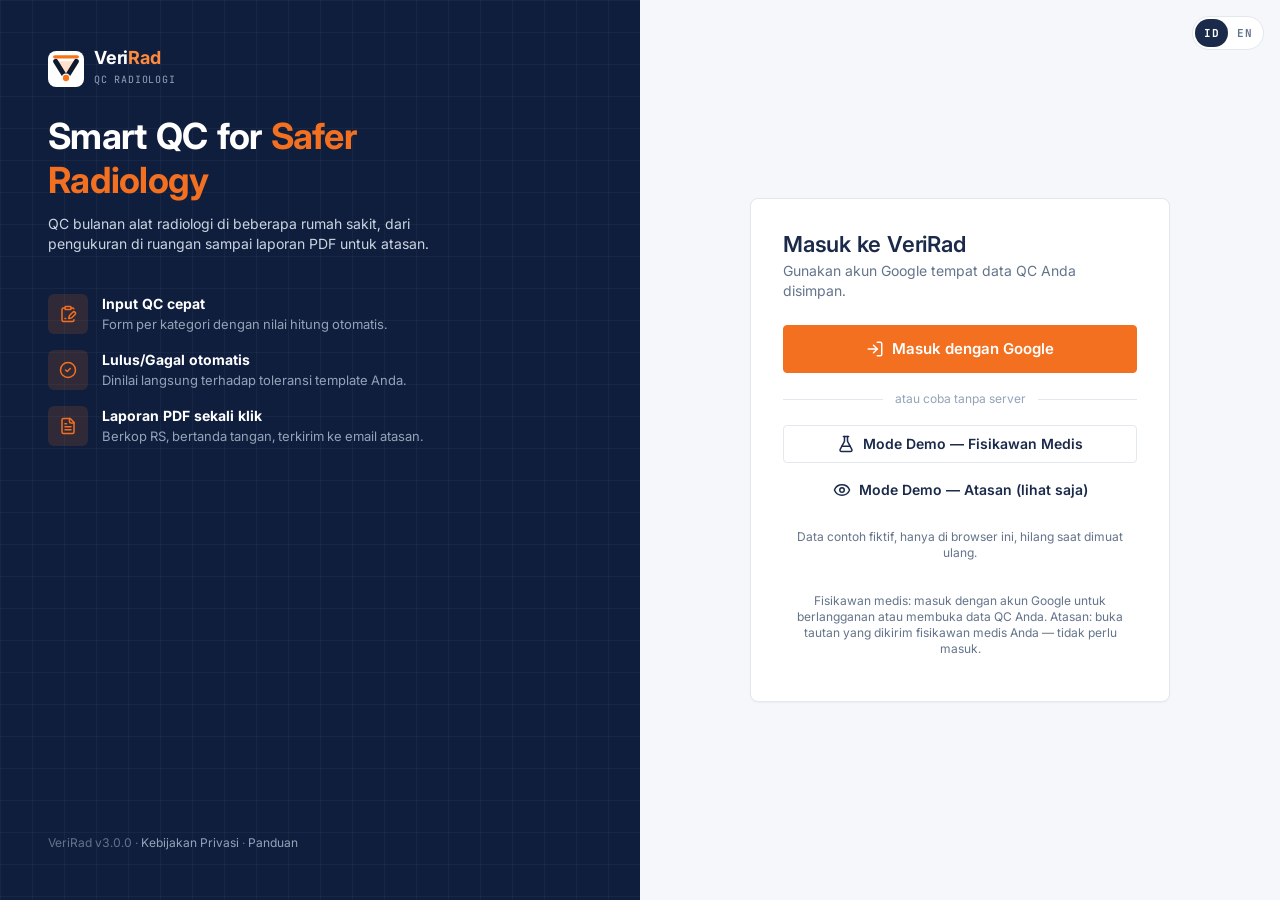
==== commit 4aa75380: "Update Pindah Server" ====
--- a/index.html
+++ b/index.html
@@ -13,9 +13,11 @@
   <meta name="apple-mobile-web-app-status-bar-style" content="default">
   <link rel="apple-touch-icon" href="icons/apple-touch-icon.png">
   <link rel="icon" type="image/png" sizes="32x32" href="icons/favicon-32.png">
-  <link rel="icon" href="data:image/svg+xml,%3Csvg xmlns='http://www.w3.org/2000/svg' viewBox='0 0 32 32'%3E%3Crect width='32' height='32' rx='6' fill='%23F37021'/%3E%3Cpath d='M9 16.5l4.5 4.5L23 11' stroke='white' stroke-width='3' fill='none' stroke-linecap='round' stroke-linejoin='round'/%3E%3C/svg%3E">
+  <link rel="icon" href="data:image/svg+xml,%3Csvg xmlns='http://www.w3.org/2000/svg' viewBox='0 0 160 160'%3E%3Crect width='160' height='160' rx='34' fill='%230F1B2D'/%3E%3Cpath d='M32 48 L80 122 L128 48' fill='none' stroke='white' stroke-width='28' stroke-linecap='round' stroke-linejoin='round'/%3E%3Cpath d='M28 24 H132' fill='none' stroke='%23F97316' stroke-width='18' stroke-linecap='round'/%3E%3Ccircle cx='80' cy='122' r='17' fill='%23F97316'/%3E%3C/svg%3E">
   <link rel="preconnect" href="https://script.google.com">
   <link rel="preconnect" href="https://script.googleusercontent.com" crossorigin>
+  <link rel="preconnect" href="https://sheets.googleapis.com" crossorigin>
+  <link rel="preconnect" href="https://www.googleapis.com" crossorigin>
   <link rel="preconnect" href="https://fonts.googleapis.com">
   <link rel="preconnect" href="https://fonts.gstatic.com" crossorigin>
   <link rel="stylesheet" href="https://fonts.googleapis.com/css2?family=Inter:wght@400;500;600;700&family=JetBrains+Mono:wght@400;500;600;700&display=swap">
@@ -30,6 +32,10 @@
   <script src="js/icons.js" defer></script>
   <script src="js/bersama.js" defer></script>
   <script src="js/core.js" defer></script>
+  <script src="js/google.js" defer></script>
+  <script src="js/drive.js" defer></script>
+  <script src="js/mesin-kode.js" defer></script>
+  <script src="js/mesin.js" defer></script>
   <script src="js/editor-foto.js" defer></script>
   <script src="js/pwa.js" defer></script>
   <script src="js/i18n.js" defer></script>
@@ -42,6 +48,7 @@
   <script src="js/hal-kelola.js" defer></script>
   <script src="js/hal-template.js" defer></script>
   <script src="js/hal-pengaturan.js" defer></script>
+  <script src="js/atasan.js" defer></script>
   <script src="js/lisensi.js" defer></script>
   <script src="js/app.js" defer></script>
 </body>
--- a/css/style.css
+++ b/css/style.css
@@ -168,7 +168,9 @@
 .shell { display: grid; grid-template-columns: var(--sidebar) 1fr; min-height: 100vh; }
 .sidebar { background: var(--navy-900); color: #fff; display: flex; flex-direction: column; position: sticky; top: 0; height: 100vh; height: 100dvh; overflow: hidden; z-index: 40; }
 .brand { display: flex; align-items: center; gap: 10px; padding: 18px 20px; border-bottom: 1px solid rgba(255, 255, 255, .08); }
-.brand .logo { width: 36px; height: 36px; border-radius: var(--r-md); background: var(--orange); display: grid; place-items: center; color: #fff; }
+.brand .logo { width: 36px; height: 36px; flex: none; display: block; }
+.brand .logo svg { width: 100%; height: 100%; display: block; }
+.brand b em { font-style: normal; color: #FF8A3D; }
 .brand b { font-size: 18px; letter-spacing: -.01em; display: block; line-height: 20px; }
 .brand span { font-size: 10px; color: #94A3B8; letter-spacing: .08em; text-transform: uppercase; font-family: var(--mono); }
 .nav { padding: 12px 10px; display: flex; flex-direction: column; gap: 2px; flex: 1 1 auto; min-height: 0; overflow-y: auto; overscroll-behavior: contain; scrollbar-width: thin; scrollbar-color: rgba(255,255,255,.15) transparent; }
@@ -683,3 +685,13 @@
 .kpi.is-warn .ico { background: var(--orange-wash); color: var(--orange-text); }
 @media (max-width: 640px) { .lis-top .lis-email { display: none; } .lis-top .brand > div:last-child span { display: none; } }
 @media (max-width: 767px) { .tunggu { position: static; box-shadow: var(--sh-2); } }
+
+/* ---------- v3: mode Drive (login Google, kirim laporan, atasan via tautan) ---------- */
+.btn-lg { min-height: 48px; font-size: 15px; padding: 0 20px; }
+.kirim-pilih { display: grid; gap: 8px; }
+.kirim-op { justify-content: flex-start; text-align: left; min-height: 60px; padding: 10px 14px; height: auto; white-space: normal; }
+.kirim-op > span { display: flex; flex-direction: column; gap: 2px; min-width: 0; }
+.kirim-op small { font-weight: 400; font-size: 12px; opacity: .8; line-height: 1.35; }
+.atasan-pin h2 { display: flex; align-items: center; gap: 8px; font-size: 20px; }
+.pin-in { font-size: 22px; letter-spacing: .4em; text-align: center; }
+@media (min-width: 640px) { .kirim-pilih { grid-template-columns: repeat(auto-fit, minmax(200px, 1fr)); } }
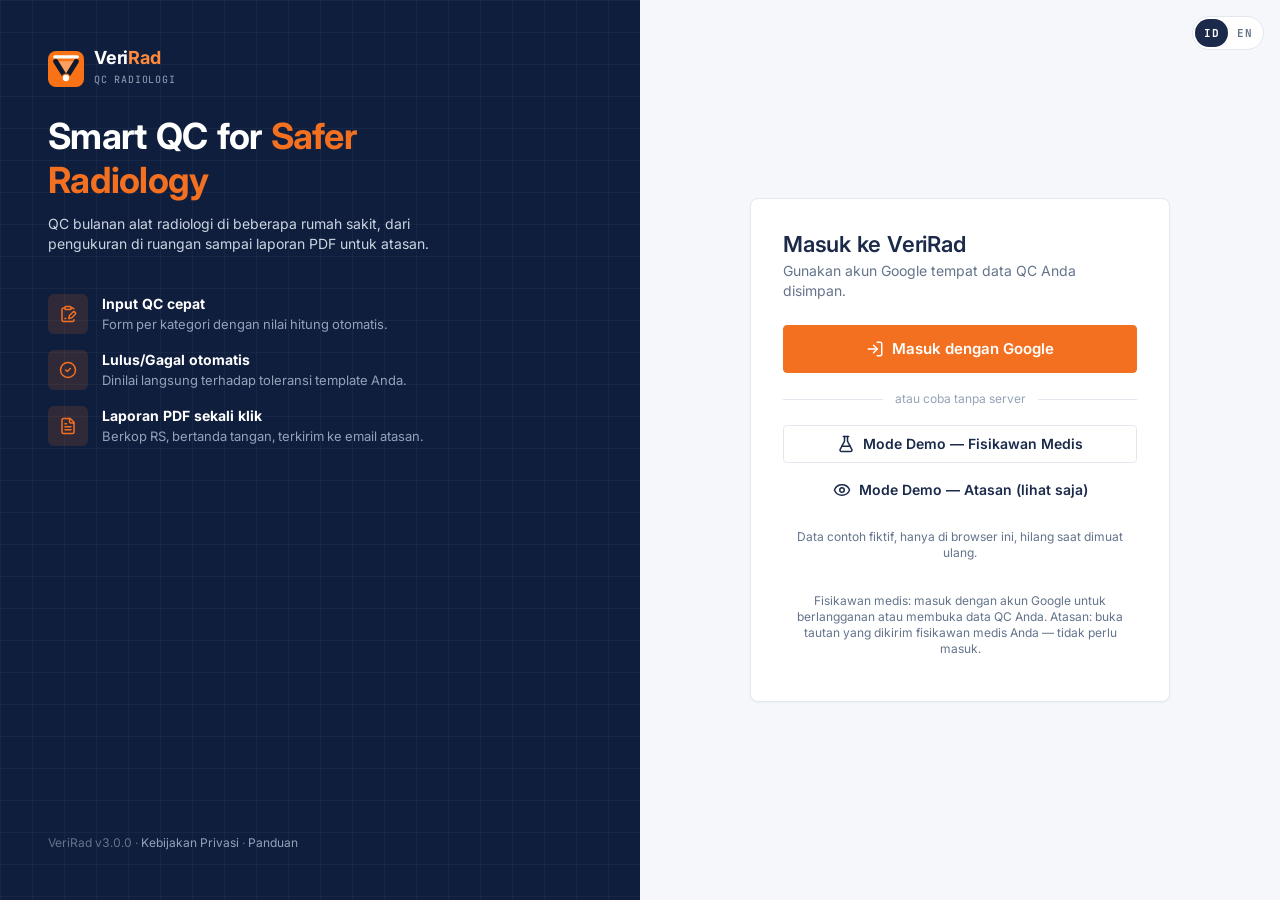
==== commit 56cf0393: "Revisi Logo" ====
--- a/index.html
+++ b/index.html
@@ -11,8 +11,8 @@
   <meta name="apple-mobile-web-app-capable" content="yes">
   <meta name="apple-mobile-web-app-title" content="VeriRad">
   <meta name="apple-mobile-web-app-status-bar-style" content="default">
-  <link rel="apple-touch-icon" href="icons/apple-touch-icon.png">
-  <link rel="icon" type="image/png" sizes="32x32" href="icons/favicon-32.png">
+  <link rel="apple-touch-icon" href="icons/apple-touch-icon-v3.png">
+  <link rel="icon" type="image/png" sizes="32x32" href="icons/favicon-32-v3.png">
   <link rel="icon" href="data:image/svg+xml,%3Csvg xmlns='http://www.w3.org/2000/svg' viewBox='0 0 160 160'%3E%3Crect width='160' height='160' rx='34' fill='%230F1B2D'/%3E%3Cpath d='M32 48 L80 122 L128 48' fill='none' stroke='white' stroke-width='28' stroke-linecap='round' stroke-linejoin='round'/%3E%3Cpath d='M28 24 H132' fill='none' stroke='%23F97316' stroke-width='18' stroke-linecap='round'/%3E%3Ccircle cx='80' cy='122' r='17' fill='%23F97316'/%3E%3C/svg%3E">
   <link rel="preconnect" href="https://script.google.com">
   <link rel="preconnect" href="https://script.googleusercontent.com" crossorigin>
